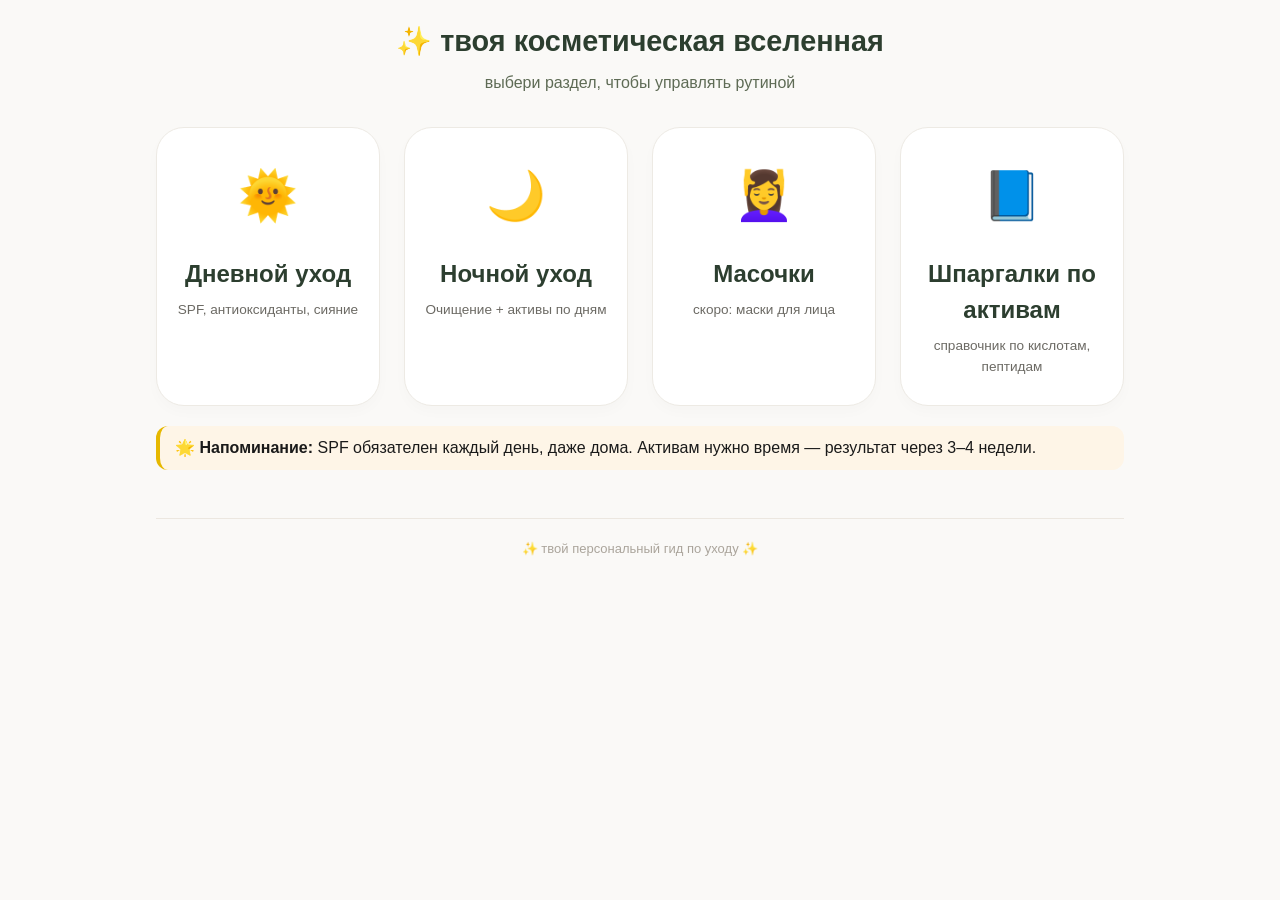
==== index.html @ b36749e0 "Первый коммит" ====
<!DOCTYPE html>
<html lang="ru">
<head>
    <meta charset="UTF-8">
    <meta name="viewport" content="width=device-width, initial-scale=1.0">
    <title>Главная | Твой уход за кожей</title>
    <link rel="stylesheet" href="style.css">
</head>
<body>
    <div class="container">
        <div class="header">
            <h1>✨ твоя косметическая вселенная</h1>
            <p class="subtitle">выбери раздел, чтобы управлять рутиной</p>
        </div>

        <div class="dashboard-grid">
            <a href="day.html" class="menu-card">
                <div class="menu-icon">🌞</div>
                <h3>Дневной уход</h3>
                <p>SPF, антиоксиданты, сияние</p>
            </a>
            <a href="night.html" class="menu-card">
                <div class="menu-icon">🌙</div>
                <h3>Ночной уход</h3>
                <p>Очищение + активы по дням</p>
            </a>
            <a href="masks.html" class="menu-card">
                <div class="menu-icon">💆‍♀️</div>
                <h3>Масочки</h3>
                <p>скоро: маски для лица</p>
            </a>
            <a href="cheatsheets.html" class="menu-card">
                <div class="menu-icon">📘</div>
                <h3>Шпаргалки по активам</h3>
                <p>справочник по кислотам, пептидам</p>
            </a>
        </div>

        <div class="highlight">
            🌟 <strong>Напоминание:</strong> SPF обязателен каждый день, даже дома. Активам нужно время — результат через 3–4 недели.
        </div>

        <footer>✨ твой персональный гид по уходу ✨</footer>
    </div>
</body>
</html>
---- style.css ----
* {
    margin: 0;
    padding: 0;
    box-sizing: border-box;
}

body {
    font-family: -apple-system, BlinkMacSystemFont, 'Segoe UI', Roboto, 'Helvetica Neue', sans-serif;
    background: #faf9f7;
    color: #1a1a1a;
    line-height: 1.5;
    min-height: 100vh;
}

.container {
    max-width: 1000px;
    margin: 0 auto;
    padding: 20px 16px 40px;
}

/* Header */
.header {
    text-align: center;
    margin-bottom: 32px;
}

h1 {
    color: #2c3e2f;
    border-bottom: none;
    padding-bottom: 8px;
    font-size: 1.8rem;
}

.subtitle {
    color: #5e6b55;
    font-size: 1rem;
}

h2 {
    color: #2c3e2f;
    border-bottom: 2px solid #d4e0d0;
    padding-bottom: 8px;
    margin: 28px 0 16px;
}

h3 {
    margin: 24px 0 12px;
    color: #4a6b3f;
}

/* Навигация */
.nav-header {
    display: flex;
    align-items: center;
    gap: 16px;
    margin-bottom: 28px;
    border-bottom: 1px solid #e2e0db;
    padding-bottom: 12px;
}

.back-button {
    background: #edebe7;
    border: none;
    font-size: 28px;
    cursor: pointer;
    color: #4a6b3f;
    transition: all 0.2s ease;
    width: 40px;
    height: 40px;
    border-radius: 40px;
    display: inline-flex;
    align-items: center;
    justify-content: center;
    text-decoration: none;
}

.back-button:hover {
    background: #e0dbd3;
    transform: translateX(-3px);
}

.page-title {
    font-size: 1.75rem;
    font-weight: 600;
    color: #2c3e2f;
}

.page-description {
    color: #5b6e51;
    margin-bottom: 20px;
}

/* Сетка карточек (главная) */
.dashboard-grid {
    display: grid;
    grid-template-columns: repeat(auto-fit, minmax(200px, 1fr));
    gap: 24px;
    margin: 32px 0 20px;
}

.menu-card {
    background: white;
    border-radius: 28px;
    padding: 32px 16px 28px;
    text-align: center;
    text-decoration: none;
    transition: all 0.25s cubic-bezier(0.2, 0.9, 0.4, 1.1);
    box-shadow: 0 6px 14px rgba(0, 0, 0, 0.02);
    border: 1px solid #edeae4;
    display: block;
}

.menu-card:hover {
    transform: translateY(-6px) scale(1.01);
    box-shadow: 0 20px 30px -12px rgba(60, 45, 30, 0.15);
    background: #ffffff;
    border-color: #cbdcc5;
}

.menu-icon {
    font-size: 48px;
    margin-bottom: 16px;
    transition: transform 0.2s ease;
}

.menu-card:hover .menu-icon {
    transform: scale(1.08);
}

.menu-card h3 {
    font-size: 1.5rem;
    font-weight: 600;
    color: #2c3e2f;
    margin-bottom: 8px;
}

.menu-card p {
    font-size: 0.85rem;
    color: #6c6a64;
}

/* Таблицы */
table {
    width: 100%;
    border-collapse: collapse;
    background: white;
    margin: 16px 0;
    box-shadow: 0 1px 3px rgba(0, 0, 0, 0.05);
    border-radius: 16px;
    overflow: hidden;
}

th, td {
    border: 1px solid #e9e6e0;
    padding: 10px 12px;
    text-align: left;
    vertical-align: top;
}

th {
    background-color: #eef4ea;
    font-weight: 600;
}

.day-table th, .day-table td {
    text-align: center;
}

/* Блоки */
.highlight {
    background: #fef5e7;
    border-left: 4px solid #e6b800;
    padding: 10px 15px;
    margin: 20px 0;
    border-radius: 12px;
}

.warning {
    background: #ffefef;
    border-left: 4px solid #c0392b;
    padding: 10px 15px;
    margin: 20px 0;
    border-radius: 12px;
}

/* Empty state для пустых страниц */
.empty-state {
    background: #f8f6f2;
    border-radius: 32px;
    padding: 48px 24px;
    text-align: center;
    margin: 32px 0;
    border: 1px dashed #cbc6bc;
}

.empty-icon {
    font-size: 64px;
    margin-bottom: 16px;
}

.empty-state h3 {
    color: #4f6b42;
    margin-bottom: 12px;
}

.coming-soon-badge {
    margin-top: 28px;
    font-size: 14px;
    background: #eae6df;
    display: inline-block;
    padding: 6px 18px;
    border-radius: 60px;
}

.preview-block {
    margin: 20px auto 10px;
    background: #fff6e8;
    border-radius: 24px;
    padding: 18px;
    text-align: left;
    max-width: 500px;
}

.italic-note {
    margin-top: 12px;
    font-style: italic;
    color: #8a857a;
}

/* Footer */
footer {
    margin-top: 48px;
    text-align: center;
    font-size: 13px;
    color: #aaa49b;
    border-top: 1px solid #ece7e0;
    padding-top: 20px;
}

footer a {
    color: #4a6b3f;
    text-decoration: none;
}

footer a:hover {
    text-decoration: underline;
}

/* Адаптив */
@media (max-width: 600px) {
    .container {
        padding: 16px 12px 32px;
    }
    
    th, td {
        padding: 6px 8px;
        font-size: 12px;
    }
    
    .dashboard-grid {
        gap: 16px;
    }
    
    .menu-card {
        padding: 24px 12px 20px;
    }
    
    .menu-icon {
        font-size: 40px;
    }
    
    .menu-card h3 {
        font-size: 1.3rem;
    }
}
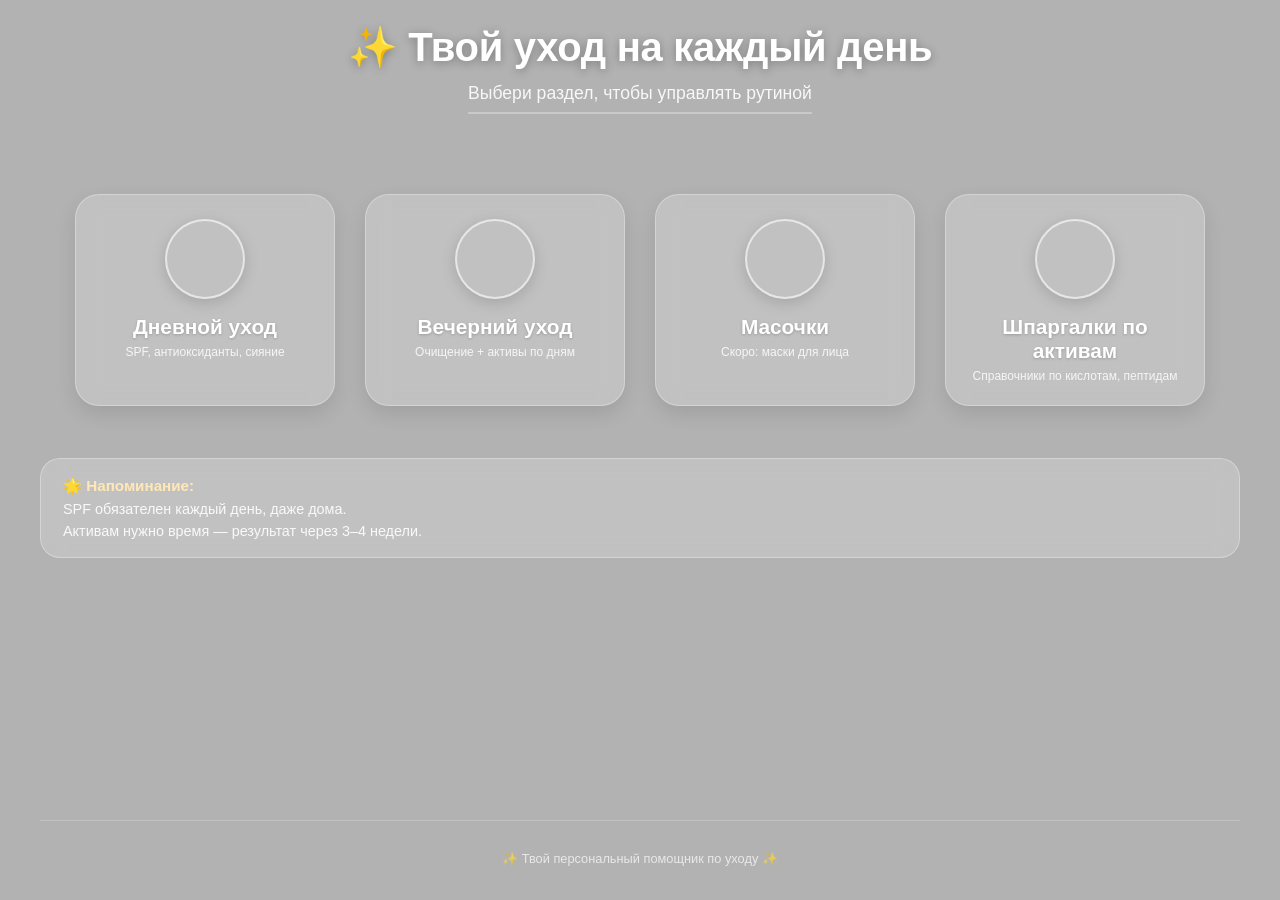
==== commit ba698417: "Изменения кнопок+фон" ====
--- a/index.html
+++ b/index.html
@@ -2,45 +2,298 @@
 <html lang="ru">
 <head>
     <meta charset="UTF-8">
-    <meta name="viewport" content="width=device-width, initial-scale=1.0">
+    <meta name="viewport" content="width=device-width, initial-scale=1.0, viewport-fit=cover">
     <title>Главная | Твой уход за кожей</title>
-    <link rel="stylesheet" href="style.css">
+    <style>
+        * {
+            margin: 0;
+            padding: 0;
+            box-sizing: border-box;
+        }
+
+        body {
+            font-family: -apple-system, BlinkMacSystemFont, 'Segoe UI', Roboto, 'Helvetica Neue', sans-serif;
+            min-height: 100vh;
+            padding: 24px 20px;
+            
+            /* ========== ФОНОВАЯ КАРТИНКА ========== */
+            background-image: url('https://images.unsplash.com/photo-1670201202802-5ec2423282ff?q=80&w=1823&auto=format&fit=crop&ixlib=rb-4.1.0&ixid=M3wxMjA3fDB8MHxwaG90by1wYWdlfHx8fGVufDB8fHx8fA%3D%3D');
+            background-size: cover;
+            background-position: center;
+            background-attachment: fixed;
+            background-repeat: no-repeat;
+            background-color: rgba(0, 0, 0, 0.3);
+            background-blend-mode: overlay;
+        }
+
+        .container {
+            max-width: 1200px;
+            margin: 0 auto;
+            min-height: calc(100vh - 48px);
+            display: flex;
+            flex-direction: column;
+        }
+
+        .header {
+            text-align: center;
+            margin-bottom: 40px;
+            animation: fadeInDown 0.6s ease;
+        }
+
+        .header h1 {
+            font-size: clamp(1.8rem, 6vw, 2.5rem);
+            color: white;
+            margin-bottom: 12px;
+            letter-spacing: -0.3px;
+            text-shadow: 0 2px 10px rgba(0, 0, 0, 0.3);
+        }
+
+        .subtitle {
+            color: rgba(255, 255, 255, 0.9);
+            font-size: clamp(0.9rem, 4vw, 1.1rem);
+            border-bottom: 2px solid rgba(255, 255, 255, 0.3);
+            display: inline-block;
+            padding-bottom: 8px;
+        }
+
+        .dashboard-grid {
+            display: grid;
+            gap: 24px;
+            margin: 40px 0 32px;
+        }
+
+        @media (min-width: 1025px) {
+            .dashboard-grid {
+                grid-template-columns: repeat(4, 260px);
+                gap: 30px;
+                justify-content: center;
+            }
+        }
+
+        @media (min-width: 769px) and (max-width: 1024px) {
+            .dashboard-grid {
+                grid-template-columns: repeat(2, minmax(260px, 300px));
+                gap: 28px;
+                justify-content: center;
+            }
+        }
+
+        @media (min-width: 481px) and (max-width: 768px) {
+            .dashboard-grid {
+                grid-template-columns: repeat(2, 1fr);
+                gap: 22px;
+            }
+        }
+
+        @media (max-width: 480px) {
+            .dashboard-grid {
+                grid-template-columns: 1fr;
+                gap: 20px;
+            }
+        }
+
+        .menu-card {
+            background: rgba(255, 255, 255, 0.2);
+            backdrop-filter: blur(12px);
+            -webkit-backdrop-filter: blur(12px);
+            border-radius: 24px;
+            padding: 24px 16px 20px;
+            text-align: center;
+            text-decoration: none;
+            transition: all 0.3s ease;
+            border: 1px solid rgba(255, 255, 255, 0.3);
+            box-shadow: 0 8px 20px rgba(0, 0, 0, 0.1);
+            display: block;
+        }
+
+        .menu-card:hover {
+            transform: translateY(-8px);
+            background: rgba(255, 255, 255, 0.3);
+            border: 1px solid rgba(255, 255, 255, 0.5);
+            box-shadow: 0 15px 30px rgba(0, 0, 0, 0.2);
+        }
+
+        /* ===== КРУГЛАЯ ИКОНКА — увеличение и обрезка по центру ===== */
+        .menu-icon {
+            width: 80px;
+            height: 80px;
+            margin: 0 auto 16px;
+            border-radius: 50%;
+            background-size: cover;
+            background-position: center;
+            background-repeat: no-repeat;
+            transition: transform 0.3s ease;
+            box-shadow: 0 4px 15px rgba(0, 0, 0, 0.15);
+            border: 2px solid rgba(255, 255, 255, 0.6);
+        }
+
+        /* ===== ВАШИ КАРТИНКИ (исправлена опечатка hhttps) ===== */
+        .menu-card:nth-child(1) .menu-icon {
+            background-image: url('https://i.pinimg.com/736x/77/72/10/777210c2b19bdf479d429d334f84ca11.jpg');
+        }
+        .menu-card:nth-child(2) .menu-icon {
+            background-image: url('https://i.pinimg.com/736x/e1/5b/4f/e15b4f7b13e97fed0052f3ae5eb4c589.jpg');
+        }
+        .menu-card:nth-child(3) .menu-icon {
+            background-image: url('https://i.pinimg.com/1200x/23/f5/50/23f5508991c3ac8322e4851f480400d9.jpg');
+        }
+        .menu-card:nth-child(4) .menu-icon {
+            background-image: url('https://i.pinimg.com/1200x/74/5e/d3/745ed3597593c588d55630c73157259f.jpg');
+        }
+
+        .menu-card:hover .menu-icon {
+            transform: scale(1.05);
+        }
+
+        .menu-card h3 {
+            font-size: 1.3rem;
+            font-weight: 600;
+            color: white;
+            margin-bottom: 6px;
+            text-shadow: 0 1px 3px rgba(0, 0, 0, 0.2);
+        }
+
+        .menu-card p {
+            font-size: 0.75rem;
+            color: rgba(255, 255, 255, 0.85);
+            line-height: 1.3;
+        }
+
+        .reminder-block {
+            background: rgba(255, 255, 255, 0.2);
+            backdrop-filter: blur(12px);
+            -webkit-backdrop-filter: blur(12px);
+            border-radius: 20px;
+            padding: 18px 22px;
+            margin: 20px 0 32px;
+            border: 1px solid rgba(255, 255, 255, 0.3);
+            transition: transform 0.2s;
+        }
+
+        .reminder-block:hover {
+            transform: translateX(5px);
+            background: rgba(255, 255, 255, 0.25);
+        }
+
+        .reminder-block strong {
+            color: #FFE8B6;
+            font-size: 0.95rem;
+        }
+
+        .reminder-block p {
+            color: rgba(255, 255, 255, 0.9);
+            margin-top: 6px;
+            font-size: 0.9rem;
+        }
+
+        footer {
+            text-align: center;
+            margin-top: auto;
+            padding-top: 30px;
+            padding-bottom: 10px;
+            color: rgba(255, 255, 255, 0.7);
+            font-size: 0.8rem;
+            border-top: 1px solid rgba(255, 255, 255, 0.2);
+        }
+
+        @keyframes fadeInDown {
+            from {
+                opacity: 0;
+                transform: translateY(-20px);
+            }
+            to {
+                opacity: 1;
+                transform: translateY(0);
+            }
+        }
+
+        .menu-card {
+            animation: fadeInUp 0.5s ease backwards;
+        }
+
+        .menu-card:nth-child(1) { animation-delay: 0.05s; }
+        .menu-card:nth-child(2) { animation-delay: 0.1s; }
+        .menu-card:nth-child(3) { animation-delay: 0.15s; }
+        .menu-card:nth-child(4) { animation-delay: 0.2s; }
+
+        @keyframes fadeInUp {
+            from {
+                opacity: 0;
+                transform: translateY(30px);
+            }
+            to {
+                opacity: 1;
+                transform: translateY(0);
+            }
+        }
+
+        @media (max-width: 480px) {
+            body {
+                padding: 16px 16px;
+            }
+            .menu-card {
+                padding: 20px 16px 18px;
+            }
+            .menu-icon {
+                width: 65px;
+                height: 65px;
+            }
+            .menu-card h3 {
+                font-size: 1.2rem;
+            }
+            .reminder-block {
+                padding: 14px 18px;
+            }
+        }
+
+        @media (min-width: 481px) and (max-width: 768px) {
+            .menu-icon {
+                width: 70px;
+                height: 70px;
+            }
+        }
+    </style>
 </head>
 <body>
     <div class="container">
         <div class="header">
-            <h1>✨ твоя косметическая вселенная</h1>
-            <p class="subtitle">выбери раздел, чтобы управлять рутиной</p>
+            <h1>✨ Твой уход на каждый день</h1>
+            <div class="subtitle">Выбери раздел, чтобы управлять рутиной</div>
         </div>
 
         <div class="dashboard-grid">
             <a href="day.html" class="menu-card">
-                <div class="menu-icon">🌞</div>
+                <div class="menu-icon"></div>
                 <h3>Дневной уход</h3>
                 <p>SPF, антиоксиданты, сияние</p>
             </a>
+            
             <a href="night.html" class="menu-card">
-                <div class="menu-icon">🌙</div>
-                <h3>Ночной уход</h3>
+                <div class="menu-icon"></div>
+                <h3>Вечерний уход</h3>
                 <p>Очищение + активы по дням</p>
             </a>
+            
             <a href="masks.html" class="menu-card">
-                <div class="menu-icon">💆‍♀️</div>
+                <div class="menu-icon"></div>
                 <h3>Масочки</h3>
-                <p>скоро: маски для лица</p>
-            </a>
+                <p>Скоро: маски для лица</p>
+            </a>
+            
             <a href="cheatsheets.html" class="menu-card">
-                <div class="menu-icon">📘</div>
+                <div class="menu-icon"></div>
                 <h3>Шпаргалки по активам</h3>
-                <p>справочник по кислотам, пептидам</p>
+                <p>Справочники по кислотам, пептидам</p>
             </a>
         </div>
 
-        <div class="highlight">
-            🌟 <strong>Напоминание:</strong> SPF обязателен каждый день, даже дома. Активам нужно время — результат через 3–4 недели.
+        <div class="reminder-block">
+            <strong>🌟 Напоминание:</strong>
+            <p>SPF обязателен каждый день, даже дома.</p>
+            <p>Активам нужно время — результат через 3–4 недели.</p>
         </div>
 
-        <footer>✨ твой персональный гид по уходу ✨</footer>
+        <footer>✨ Твой персональный помощник по уходу ✨</footer>
     </div>
 </body>
 </html>
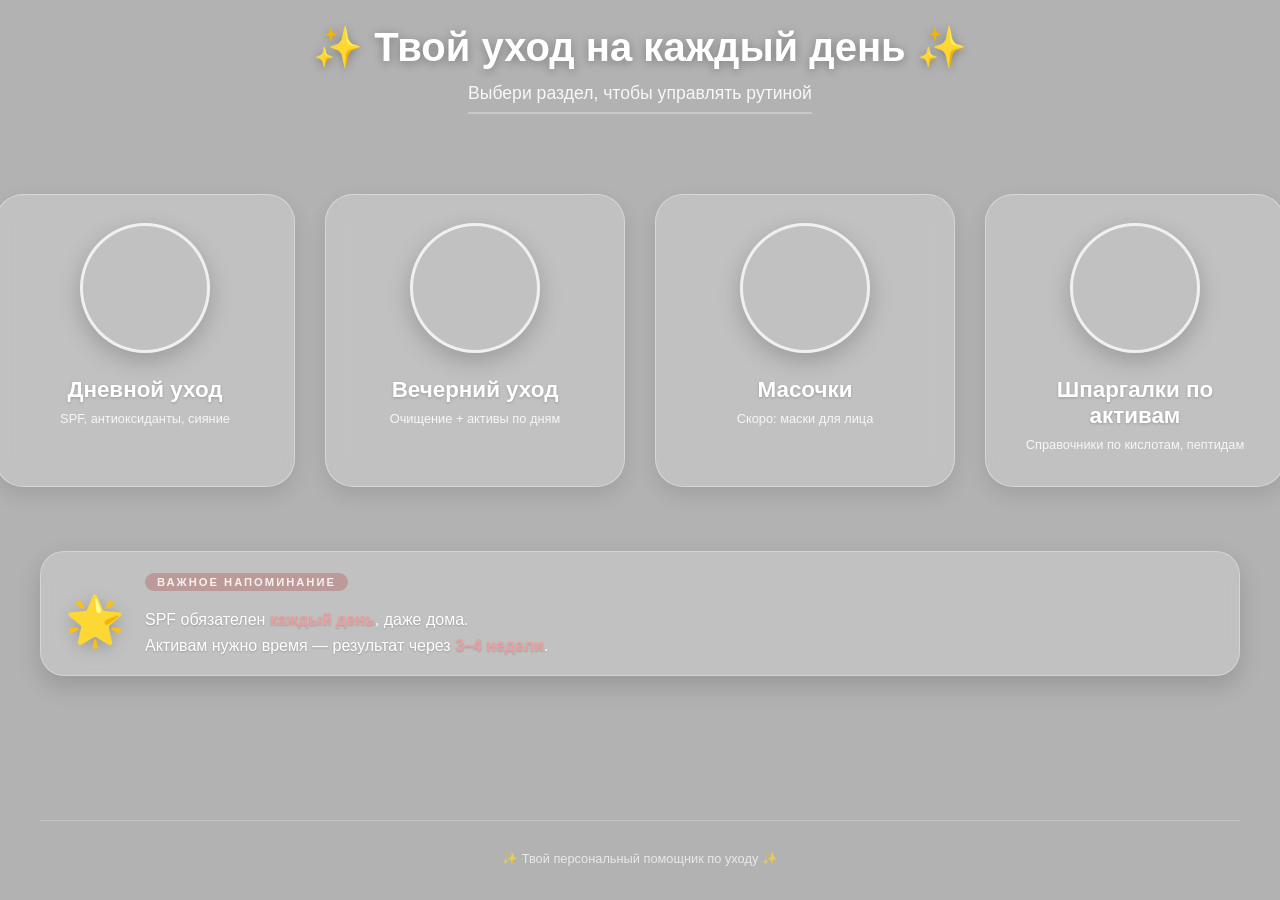
==== commit 14418d4a: "Изменены страницы+добавлены ссылки" ====
--- a/index.html
+++ b/index.html
@@ -16,7 +16,6 @@
             min-height: 100vh;
             padding: 24px 20px;
             
-            /* ========== ФОНОВАЯ КАРТИНКА ========== */
             background-image: url('https://images.unsplash.com/photo-1670201202802-5ec2423282ff?q=80&w=1823&auto=format&fit=crop&ixlib=rb-4.1.0&ixid=M3wxMjA3fDB8MHxwaG90by1wYWdlfHx8fGVufDB8fHx8fA%3D%3D');
             background-size: cover;
             background-position: center;
@@ -44,8 +43,13 @@
             font-size: clamp(1.8rem, 6vw, 2.5rem);
             color: white;
             margin-bottom: 12px;
-            letter-spacing: -0.3px;
             text-shadow: 0 2px 10px rgba(0, 0, 0, 0.3);
+        }
+
+        /* Анимация для звёздочки в заголовке */
+        .header h1 .star {
+            display: inline-block;
+            animation: gentleTwinkle 3s ease-in-out infinite;
         }
 
         .subtitle {
@@ -64,7 +68,7 @@
 
         @media (min-width: 1025px) {
             .dashboard-grid {
-                grid-template-columns: repeat(4, 260px);
+                grid-template-columns: repeat(4, 300px);
                 gap: 30px;
                 justify-content: center;
             }
@@ -72,7 +76,7 @@
 
         @media (min-width: 769px) and (max-width: 1024px) {
             .dashboard-grid {
-                grid-template-columns: repeat(2, minmax(260px, 300px));
+                grid-template-columns: repeat(2, minmax(300px, 340px));
                 gap: 28px;
                 justify-content: center;
             }
@@ -96,12 +100,12 @@
             background: rgba(255, 255, 255, 0.2);
             backdrop-filter: blur(12px);
             -webkit-backdrop-filter: blur(12px);
-            border-radius: 24px;
-            padding: 24px 16px 20px;
+            border-radius: 28px;
+            padding: 28px 24px 32px;
             text-align: center;
             text-decoration: none;
             transition: all 0.3s ease;
-            border: 1px solid rgba(255, 255, 255, 0.3);
+            border: 1px solid rgba(255, 255, 255, 0.35);
             box-shadow: 0 8px 20px rgba(0, 0, 0, 0.1);
             display: block;
         }
@@ -113,21 +117,19 @@
             box-shadow: 0 15px 30px rgba(0, 0, 0, 0.2);
         }
 
-        /* ===== КРУГЛАЯ ИКОНКА — увеличение и обрезка по центру ===== */
         .menu-icon {
-            width: 80px;
-            height: 80px;
-            margin: 0 auto 16px;
+            width: 130px;
+            height: 130px;
+            margin: 0 auto 24px;
             border-radius: 50%;
             background-size: cover;
             background-position: center;
             background-repeat: no-repeat;
             transition: transform 0.3s ease;
-            box-shadow: 0 4px 15px rgba(0, 0, 0, 0.15);
-            border: 2px solid rgba(255, 255, 255, 0.6);
-        }
-
-        /* ===== ВАШИ КАРТИНКИ (исправлена опечатка hhttps) ===== */
+            box-shadow: 0 8px 24px rgba(0, 0, 0, 0.2);
+            border: 3px solid rgba(255, 255, 255, 0.75);
+        }
+
         .menu-card:nth-child(1) .menu-icon {
             background-image: url('https://i.pinimg.com/736x/77/72/10/777210c2b19bdf479d429d334f84ca11.jpg');
         }
@@ -146,15 +148,15 @@
         }
 
         .menu-card h3 {
-            font-size: 1.3rem;
+            font-size: 1.4rem;
             font-weight: 600;
             color: white;
-            margin-bottom: 6px;
+            margin-bottom: 8px;
             text-shadow: 0 1px 3px rgba(0, 0, 0, 0.2);
         }
 
         .menu-card p {
-            font-size: 0.75rem;
+            font-size: 0.8rem;
             color: rgba(255, 255, 255, 0.85);
             line-height: 1.3;
         }
@@ -163,27 +165,90 @@
             background: rgba(255, 255, 255, 0.2);
             backdrop-filter: blur(12px);
             -webkit-backdrop-filter: blur(12px);
+            border-radius: 24px;
+            padding: 20px 24px;
+            margin: 32px 0 40px;
+            border: 1px solid rgba(255, 255, 255, 0.3);
+            box-shadow: 0 10px 25px rgba(0, 0, 0, 0.15);
+            display: flex;
+            align-items: center;
+            gap: 20px;
+            transition: all 0.3s ease;
+            cursor: pointer;
+        }
+
+        .reminder-block:hover {
+            transform: translateY(-4px);
+            background: rgba(255, 255, 255, 0.3);
+            border-color: rgba(180, 80, 80, 0.4);
+            box-shadow: 0 15px 30px rgba(0, 0, 0, 0.2);
+        }
+
+        /* НЕНАВЯЗЧИВАЯ АНИМАЦИЯ ДЛЯ ВСЕХ ЗВЁЗДОЧЕК */
+        .reminder-icon,
+        footer .star,
+        .header h1 .star {
+            display: inline-block;
+            animation: gentleGlow 3s ease-in-out infinite;
+        }
+
+        /* Отдельная задержка для звёздочки в футере */
+        footer .star {
+            animation-delay: 0.5s;
+        }
+
+        .reminder-icon {
+            font-size: 48px;
+            filter: drop-shadow(0 4px 8px rgba(0, 0, 0, 0.2));
+            flex-shrink: 0;
+            align-self: center;
+            transform: translateY(8px);
+            animation-delay: 0.2s;
+        }
+
+        /* КЛЮЧЕВЫЕ КАДРЫ ДЛЯ НЕНАВЯЗЧИВОЙ АНИМАЦИИ */
+        @keyframes gentleGlow {
+            0%, 100% {
+                opacity: 1;
+                transform: scale(1);
+                filter: drop-shadow(0 4px 8px rgba(0, 0, 0, 0.2));
+            }
+            50% {
+                opacity: 0.7;
+                transform: scale(1.08);
+                filter: drop-shadow(0 0 6px rgba(255, 255, 200, 0.5));
+            }
+        }
+
+        .reminder-content {
+            flex: 1;
+        }
+
+        .reminder-title {
+            font-size: 0.7rem;
+            letter-spacing: 2px;
+            color: rgba(255, 255, 255, 0.85);
+            font-weight: 700;
+            margin-bottom: 12px;
+            text-transform: uppercase;
+            background: rgba(180, 80, 80, 0.35);
+            display: inline-block;
+            padding: 3px 12px;
             border-radius: 20px;
-            padding: 18px 22px;
-            margin: 20px 0 32px;
-            border: 1px solid rgba(255, 255, 255, 0.3);
-            transition: transform 0.2s;
-        }
-
-        .reminder-block:hover {
-            transform: translateX(5px);
-            background: rgba(255, 255, 255, 0.25);
-        }
-
-        .reminder-block strong {
-            color: #FFE8B6;
-            font-size: 0.95rem;
-        }
-
-        .reminder-block p {
-            color: rgba(255, 255, 255, 0.9);
-            margin-top: 6px;
-            font-size: 0.9rem;
+        }
+
+        .reminder-text {
+            color: white;
+            font-size: 1rem;
+            font-weight: 400;
+            margin-top: 8px;
+            text-shadow: 0 1px 2px rgba(0, 0, 0, 0.2);
+            text-align: left;
+        }
+
+        .reminder-text strong {
+            color: #E8A0A0;
+            font-weight: 600;
         }
 
         footer {
@@ -229,27 +294,49 @@
 
         @media (max-width: 480px) {
             body {
-                padding: 16px 16px;
+                padding: 16px;
             }
             .menu-card {
-                padding: 20px 16px 18px;
+                padding: 20px 16px 24px;
             }
             .menu-icon {
-                width: 65px;
-                height: 65px;
+                width: 100px;
+                height: 100px;
+                margin-bottom: 20px;
             }
             .menu-card h3 {
-                font-size: 1.2rem;
-            }
-            .reminder-block {
-                padding: 14px 18px;
+                font-size: 1.3rem;
             }
         }
 
         @media (min-width: 481px) and (max-width: 768px) {
             .menu-icon {
-                width: 70px;
-                height: 70px;
+                width: 110px;
+                height: 110px;
+            }
+            .menu-card {
+                padding: 24px 20px 28px;
+            }
+        }
+
+        @media (max-width: 550px) {
+            .reminder-block {
+                flex-wrap: wrap;
+                justify-content: center;
+                text-align: center;
+                padding: 18px 16px;
+            }
+            .reminder-icon {
+                font-size: 40px;
+                transform: translateY(0);
+            }
+            .reminder-text {
+                font-size: 0.9rem;
+                text-align: center;
+            }
+            .reminder-title {
+                display: block;
+                text-align: center;
             }
         }
     </style>
@@ -257,7 +344,7 @@
 <body>
     <div class="container">
         <div class="header">
-            <h1>✨ Твой уход на каждый день</h1>
+            <h1><span class="star">✨</span> Твой уход на каждый день <span class="star">✨</span></h1>
             <div class="subtitle">Выбери раздел, чтобы управлять рутиной</div>
         </div>
 
@@ -267,19 +354,16 @@
                 <h3>Дневной уход</h3>
                 <p>SPF, антиоксиданты, сияние</p>
             </a>
-            
             <a href="night.html" class="menu-card">
                 <div class="menu-icon"></div>
                 <h3>Вечерний уход</h3>
                 <p>Очищение + активы по дням</p>
             </a>
-            
             <a href="masks.html" class="menu-card">
                 <div class="menu-icon"></div>
                 <h3>Масочки</h3>
                 <p>Скоро: маски для лица</p>
             </a>
-            
             <a href="cheatsheets.html" class="menu-card">
                 <div class="menu-icon"></div>
                 <h3>Шпаргалки по активам</h3>
@@ -288,12 +372,19 @@
         </div>
 
         <div class="reminder-block">
-            <strong>🌟 Напоминание:</strong>
-            <p>SPF обязателен каждый день, даже дома.</p>
-            <p>Активам нужно время — результат через 3–4 недели.</p>
+            <div class="reminder-icon">🌟</div>
+            <div class="reminder-content">
+                <div class="reminder-title">ВАЖНОЕ НАПОМИНАНИЕ</div>
+                <div class="reminder-text">
+                    SPF обязателен <strong>каждый день</strong>, даже дома.
+                </div>
+                <div class="reminder-text">
+                    Активам нужно время — результат через <strong>3–4 недели</strong>.
+                </div>
+            </div>
         </div>
 
-        <footer>✨ Твой персональный помощник по уходу ✨</footer>
+        <footer><span class="star">✨</span> Твой персональный помощник по уходу <span class="star">✨</span></footer>
     </div>
 </body>
 </html>
